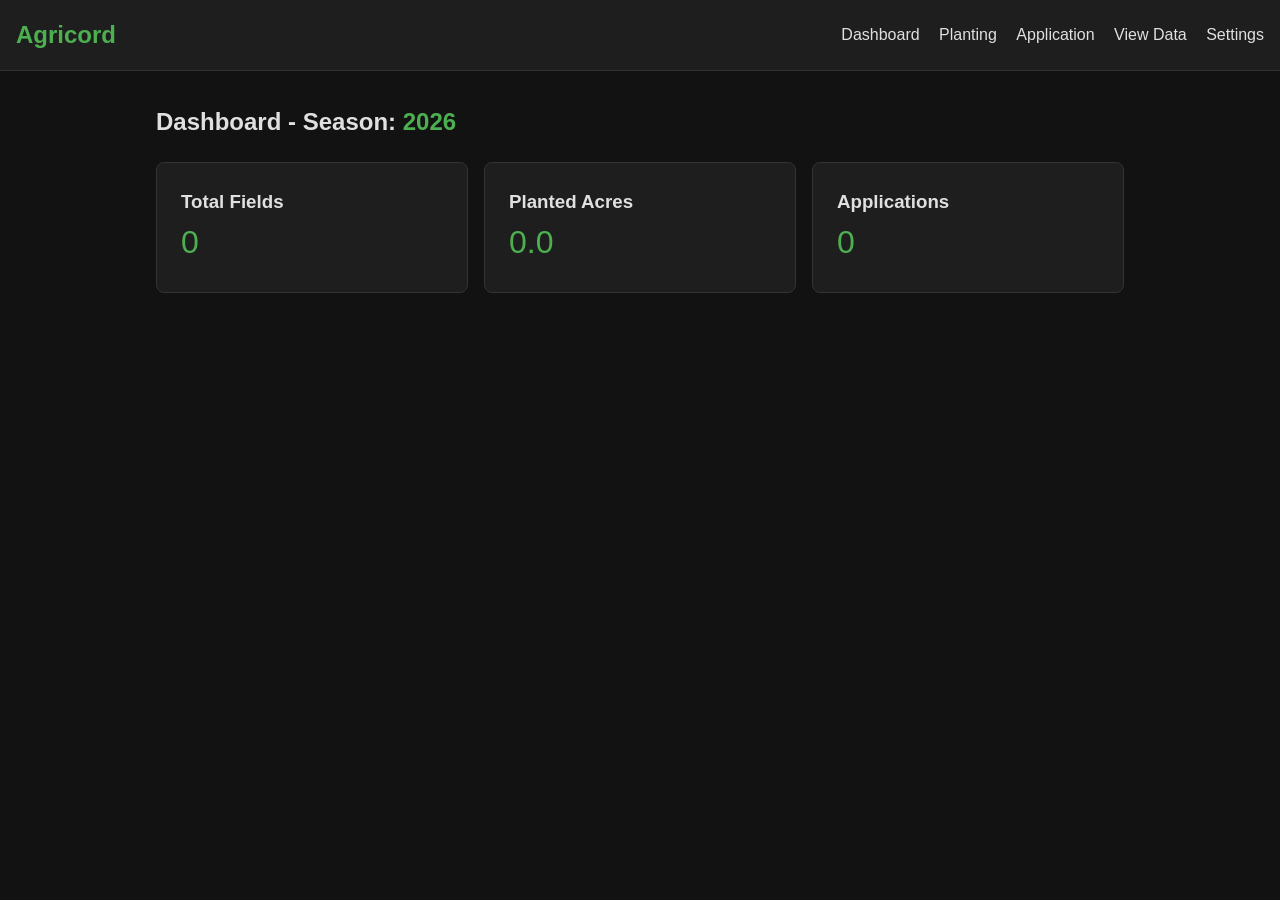
==== index.html @ 6dfc8b56 "Add files via upload" ====
<!DOCTYPE html>
<html lang="en">
<head>
    <meta charset="UTF-8">
    <meta name="viewport" content="width=device-width, initial-scale=1.0">
    <title>Agricord - Dashboard</title>
    <link rel="stylesheet" href="style.css">
</head>
<body>
    <nav>
        <div class="logo">Agricord</div>
        <div class="links">
            <a href="index.html">Dashboard</a>
            <a href="planting.html">Planting</a>
            <a href="application.html">Application</a>
            <a href="view_data.html">View Data</a>
            <a href="settings.html">Settings</a>
        </div>
    </nav>
    <div class="container">
        <h2>Dashboard - Season: <span id="currentSeasonLabel" style="color:var(--primary)"></span></h2>
        <div class="grid-3" style="margin-top: 20px;">
            <div class="card"><h3>Total Fields</h3><p id="statFields" style="font-size: 2rem; color: var(--primary);">0</p></div>
            <div class="card"><h3>Planted Acres</h3><p id="statAcres" style="font-size: 2rem; color: var(--primary);">0</p></div>
            <div class="card"><h3>Applications</h3><p id="statApps" style="font-size: 2rem; color: var(--primary);">0</p></div>
        </div>
    </div>
    <script src="app.js"></script>
    <script>
        document.addEventListener('DOMContentLoaded', () => {
            const db = getDB();
            const season = getActiveSeason();
            document.getElementById('currentSeasonLabel').textContent = season.name;
            document.getElementById('statFields').textContent = season.settings.fields.length;
            
            const seasonPlantings = db.plantings.filter(p => p.seasonId === season.id);
            const totalAcres = seasonPlantings.reduce((sum, p) => sum + parseFloat(p.plantedAcres || 0), 0);
            document.getElementById('statAcres').textContent = totalAcres.toFixed(1);
            
            const seasonApps = db.applications.filter(a => a.seasonId === season.id);
            document.getElementById('statApps').textContent = seasonApps.length;
        });
    </script>
</body>
</html>
---- style.css ----
:root {
    --bg-color: #121212; --card-bg: #1e1e1e; --text-main: #e0e0e0;
    --text-muted: #9e9e9e; --primary: #4caf50; --primary-hover: #45a049;
    --danger: #f44336; --warning: #ff9800; --border: #333;
}
* { box-sizing: border-box; margin: 0; padding: 0; font-family: 'Segoe UI', sans-serif; }
body { background-color: var(--bg-color); color: var(--text-main); line-height: 1.6; padding-bottom: 50px; }
nav { background-color: var(--card-bg); padding: 1rem; display: flex; justify-content: space-between; align-items: center; border-bottom: 1px solid var(--border); flex-wrap: wrap; gap: 10px; }
nav .logo { font-size: 1.5rem; font-weight: bold; color: var(--primary); }
nav .links a { color: var(--text-main); text-decoration: none; margin-left: 15px; }
nav .links a:hover { color: var(--primary); }
.container { max-width: 1000px; margin: 2rem auto; padding: 0 1rem; }
.card { background-color: var(--card-bg); padding: 1.5rem; border-radius: 8px; margin-bottom: 1.5rem; border: 1px solid var(--border); }
.grid-3 { display: grid; grid-template-columns: repeat(auto-fit, minmax(250px, 1fr)); gap: 1rem; }
.form-group { margin-bottom: 1rem; }
label { display: block; margin-bottom: 0.5rem; color: var(--text-muted); }
input, select, textarea { width: 100%; padding: 0.75rem; background-color: var(--bg-color); border: 1px solid var(--border); color: var(--text-main); border-radius: 4px; }
input[readonly] { background-color: #2a2a2a; color: #777; }
.btn { padding: 0.75rem 1.5rem; border: none; border-radius: 4px; cursor: pointer; font-weight: bold; background: #333; color: white; }
.btn-primary { background-color: var(--primary); }
.btn-primary:hover { background-color: var(--primary-hover); }
.btn-danger { background-color: var(--danger); }
.btn-warning { background-color: var(--warning); color: #000; }
.btn-small { padding: 0.4rem 0.8rem; font-size: 0.9em; }
table { width: 100%; border-collapse: collapse; margin-top: 1rem; }
th, td { padding: 10px; text-align: left; border-bottom: 1px solid var(--border); }
th { background-color: #2a2a2a; }
tr.expandable { cursor: pointer; }
tr.expandable:hover { background-color: #2a2a2a; }
.details-row { background-color: #181818; display: none; }
.details-row.active { display: table-row; }
.details-content { padding: 15px; font-size: 0.9em; }
.status-harvested { color: var(--warning); font-weight: bold; }
.status-planted { color: var(--primary); font-weight: bold; }
.status-unplanted { color: var(--text-muted); }
.settings-list { list-style: none; }
.settings-list li { display: flex; justify-content: space-between; align-items: center; padding: 10px; background: var(--bg-color); margin-bottom: 5px; border: 1px solid var(--border); }
.action-btns button { background: transparent; border: none; cursor: pointer; font-weight: bold; padding: 0 5px; }
.edit-btn { color: #2196F3; } .delete-btn { color: var(--danger); }
.modal { display: none; position: fixed; top: 0; left: 0; width: 100%; height: 100%; background: rgba(0,0,0,0.8); align-items: center; justify-content: center; z-index: 1000; }
.modal-content { background: var(--card-bg); padding: 2rem; border-radius: 8px; width: 90%; max-width: 500px; border: 1px solid var(--border); }
.bottom-right-btn { position: fixed; bottom: 20px; right: 20px; box-shadow: 0 4px 6px rgba(0,0,0,0.5); z-index: 100; }
.chem-category { border: 1px solid var(--border); padding: 10px; margin-bottom: 10px; border-radius: 4px; background: #222; }
.chem-item { display: flex; gap: 10px; align-items: center; margin-top: 5px; padding-left: 20px; }
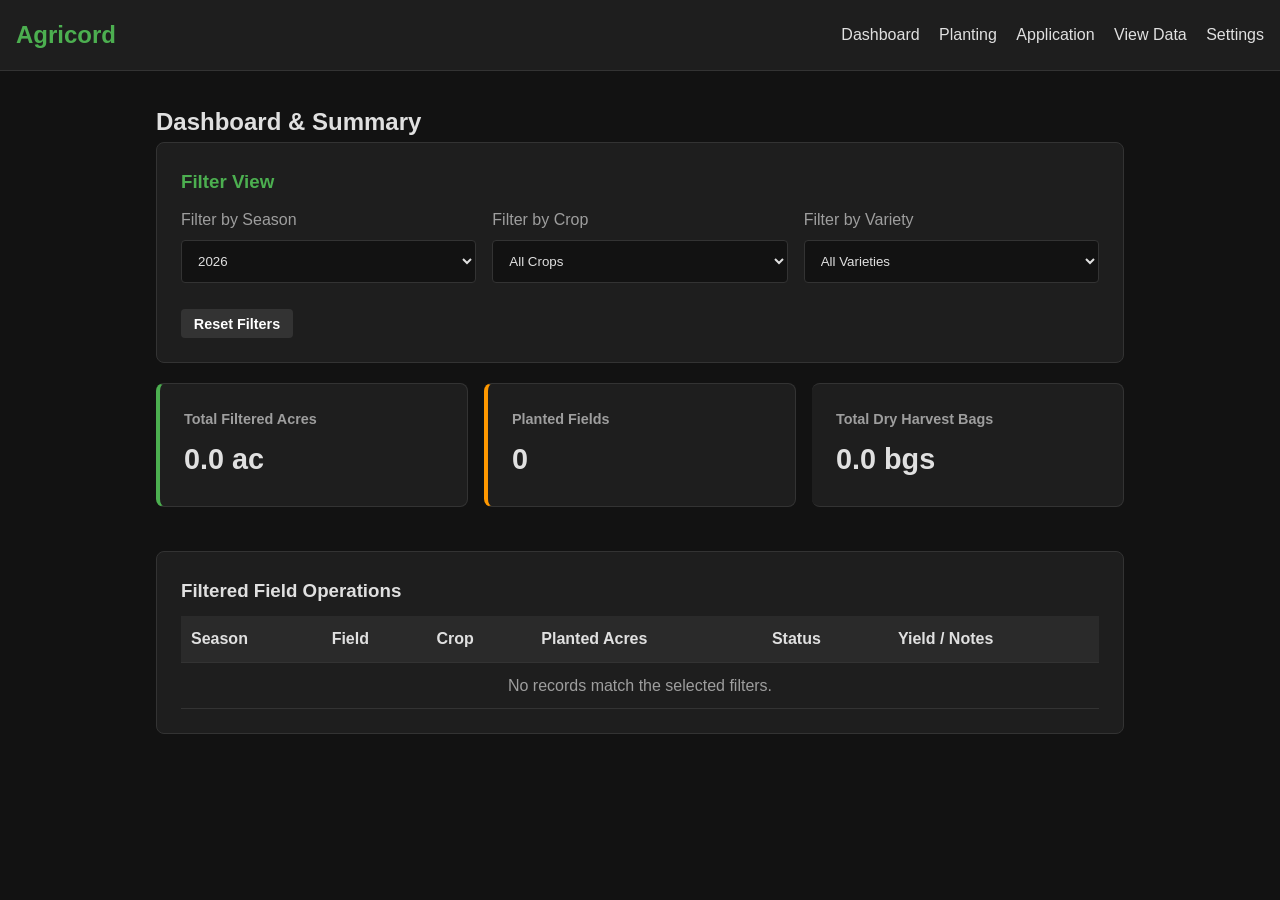
==== commit 345df116: "Add files via upload" ====
--- a/index.html
+++ b/index.html
@@ -17,29 +17,194 @@
             <a href="settings.html">Settings</a>
         </div>
     </nav>
+
     <div class="container">
-        <h2>Dashboard - Season: <span id="currentSeasonLabel" style="color:var(--primary)"></span></h2>
-        <div class="grid-3" style="margin-top: 20px;">
-            <div class="card"><h3>Total Fields</h3><p id="statFields" style="font-size: 2rem; color: var(--primary);">0</p></div>
-            <div class="card"><h3>Planted Acres</h3><p id="statAcres" style="font-size: 2rem; color: var(--primary);">0</p></div>
-            <div class="card"><h3>Applications</h3><p id="statApps" style="font-size: 2rem; color: var(--primary);">0</p></div>
+        <h2>Dashboard & Summary</h2>
+
+        <!-- Dashboard Filters -->
+        <div class="card" style="margin-bottom: 20px;">
+            <h3 style="margin-bottom: 10px; color: var(--primary);">Filter View</h3>
+            <div class="grid-3">
+                <div class="form-group">
+                    <label>Filter by Season</label>
+                    <select id="filterSeason" onchange="renderDashboard()">
+                        <option value="">All Seasons</option>
+                    </select>
+                </div>
+                <div class="form-group">
+                    <label>Filter by Crop</label>
+                    <select id="filterCrop" onchange="renderDashboard()">
+                        <option value="">All Crops</option>
+                    </select>
+                </div>
+                <div class="form-group">
+                    <label>Filter by Variety</label>
+                    <select id="filterVariety" onchange="renderDashboard()">
+                        <option value="">All Varieties</option>
+                    </select>
+                </div>
+            </div>
+            <button class="btn btn-small" style="margin-top: 10px;" onclick="resetFilters()">Reset Filters</button>
+        </div>
+
+        <!-- High-Level Metrics Summary -->
+        <div class="grid-3" style="margin-bottom: 20px;">
+            <div class="card" style="border-left: 4px solid var(--primary);">
+                <h3 style="font-size: 0.9rem; color: var(--text-muted);">Total Filtered Acres</h3>
+                <p id="metricAcres" style="font-size: 1.8rem; font-weight: bold; margin-top: 5px;">0 ac</p>
+            </div>
+            <div class="card" style="border-left: 4px solid var(--warning);">
+                <h3 style="font-size: 0.9rem; color: var(--text-muted);">Planted Fields</h3>
+                <p id="metricFields" style="font-size: 1.8rem; font-weight: bold; margin-top: 5px;">0</p>
+            </div>
+            <div class="card" style="border-left: 4px solid var(--success);">
+                <h3 style="font-size: 0.9rem; color: var(--text-muted);">Total Dry Harvest Bags</h3>
+                <p id="metricHarvest" style="font-size: 1.8rem; font-weight: bold; margin-top: 5px;">0 bgs</p>
+            </div>
+        </div>
+
+        <!-- Filtered Operations Table -->
+        <div class="card">
+            <h3>Filtered Field Operations</h3>
+            <table style="margin-top: 10px;">
+                <thead>
+                    <tr>
+                        <th>Season</th>
+                        <th>Field</th>
+                        <th>Crop</th>
+                        <th>Planted Acres</th>
+                        <th>Status</th>
+                        <th>Yield / Notes</th>
+                    </tr>
+                </thead>
+                <tbody id="dashboardTableBody">
+                    <tr><td colspan="6" style="text-align:center; color:var(--text-muted);">No records match the selected filters.</td></tr>
+                </tbody>
+            </table>
         </div>
     </div>
+
     <script src="app.js"></script>
     <script>
         document.addEventListener('DOMContentLoaded', () => {
+            initDashboardFilters();
+            renderDashboard();
+        });
+
+        function initDashboardFilters() {
             const db = getDB();
-            const season = getActiveSeason();
-            document.getElementById('currentSeasonLabel').textContent = season.name;
-            document.getElementById('statFields').textContent = season.settings.fields.length;
             
-            const seasonPlantings = db.plantings.filter(p => p.seasonId === season.id);
-            const totalAcres = seasonPlantings.reduce((sum, p) => sum + parseFloat(p.plantedAcres || 0), 0);
-            document.getElementById('statAcres').textContent = totalAcres.toFixed(1);
-            
-            const seasonApps = db.applications.filter(a => a.seasonId === season.id);
-            document.getElementById('statApps').textContent = seasonApps.length;
-        });
+            // Populate Seasons
+            const seasonSelect = document.getElementById('filterSeason');
+            db.seasons.forEach(s => {
+                seasonSelect.innerHTML += `<option value="${s.id}">${s.name}</option>`;
+            });
+            // Default to active season
+            seasonSelect.value = db.activeSeasonId;
+
+            // Collect unique crops and varieties across all seasons' settings
+            const cropMap = new Map();
+            const varietyMap = new Map();
+
+            db.seasons.forEach(s => {
+                if (s.settings) {
+                    if (s.settings.crops) {
+                        s.settings.crops.forEach(c => cropMap.set(c.id, c.name));
+                    }
+                    if (s.settings.seedVarieties) {
+                        s.settings.seedVarieties.forEach(v => varietyMap.set(v.id, v.name));
+                    }
+                }
+            });
+
+            const cropSelect = document.getElementById('filterCrop');
+            cropMap.forEach((name, id) => {
+                cropSelect.innerHTML += `<option value="${id}">${name}</option>`;
+            });
+
+            const varietySelect = document.getElementById('filterVariety');
+            varietyMap.forEach((name, id) => {
+                varietySelect.innerHTML += `<option value="${id}">${name}</option>`;
+            });
+        }
+
+        function resetFilters() {
+            const db = getDB();
+            document.getElementById('filterSeason').value = db.activeSeasonId;
+            document.getElementById('filterCrop').value = '';
+            document.getElementById('filterVariety').value = '';
+            renderDashboard();
+        }
+
+        function renderDashboard() {
+            const db = getDB();
+            const selSeason = document.getElementById('filterSeason').value;
+            const selCrop = document.getElementById('filterCrop').value;
+            const selVariety = document.getElementById('filterVariety').value;
+
+            const tbody = document.getElementById('dashboardTableBody');
+            tbody.innerHTML = '';
+
+            let totalAcres = 0;
+            let fieldCount = 0;
+            let totalHarvestBags = 0;
+            let matchedRowsCount = 0;
+
+            // Filter plantings based on selections
+            db.plantings.forEach(p => {
+                // Season filter
+                if (selSeason && p.seasonId !== selSeason) return;
+                // Crop filter
+                if (selCrop && p.cropId !== selCrop) return;
+                
+                // Variety filter (checks if any variety in the planting matches)
+                if (selVariety) {
+                    const hasVariety = p.varieties && p.varieties.some(v => v.varietyId === selVariety);
+                    if (!hasVariety) return;
+                }
+
+                // If it passes filters, fetch corresponding data
+                matchedRowsCount++;
+                totalAcres += (p.plantedAcres || 0);
+                fieldCount++;
+
+                const seasonObj = db.seasons.find(s => s.id === p.seasonId);
+                const seasonName = seasonObj ? seasonObj.name : 'Unknown';
+
+                // Find settings from that specific season
+                const seasonSettings = seasonObj ? seasonObj.settings : null;
+                const fieldObj = seasonSettings && seasonSettings.fields ? seasonSettings.fields.find(f => f.id === p.fieldId) : null;
+                const cropObj = seasonSettings && seasonSettings.crops ? seasonSettings.crops.find(c => c.id === p.cropId) : null;
+                const harvestObj = db.harvests.find(h => h.plantingId === p.id);
+
+                if (harvestObj) {
+                    totalHarvestBags += (parseFloat(harvestObj.dryBags) || 0);
+                }
+
+                let statusHtml = p.isHarvested ? '<span class="status-harvested">Harvested</span>' : '<span class="status-planted">Planted</span>';
+                let yieldInfo = harvestObj ? `Dry: ${harvestObj.dryBags} bgs (${harvestObj.bagsPerAcre} bpa)` : 'Active Growing';
+
+                tbody.innerHTML += `
+                    <tr>
+                        <td>${seasonName}</td>
+                        <td>${fieldObj ? fieldObj.name : 'Unknown Field'}</td>
+                        <td>${cropObj ? cropObj.name : 'Unknown Crop'}</td>
+                        <td>${p.plantedAcres} ac</td>
+                        <td>${statusHtml}</td>
+                        <td>${yieldInfo}</td>
+                    </tr>
+                `;
+            });
+
+            if (matchedRowsCount === 0) {
+                tbody.innerHTML = `<tr><td colspan="6" style="text-align:center; color:var(--text-muted);">No records match the selected filters.</td></tr>`;
+            }
+
+            // Update Metric Cards
+            document.getElementById('metricAcres').textContent = `${totalAcres.toFixed(1)} ac`;
+            document.getElementById('metricFields').textContent = fieldCount;
+            document.getElementById('metricHarvest').textContent = `${totalHarvestBags.toFixed(1)} bgs`;
+        }
     </script>
 </body>
 </html>
